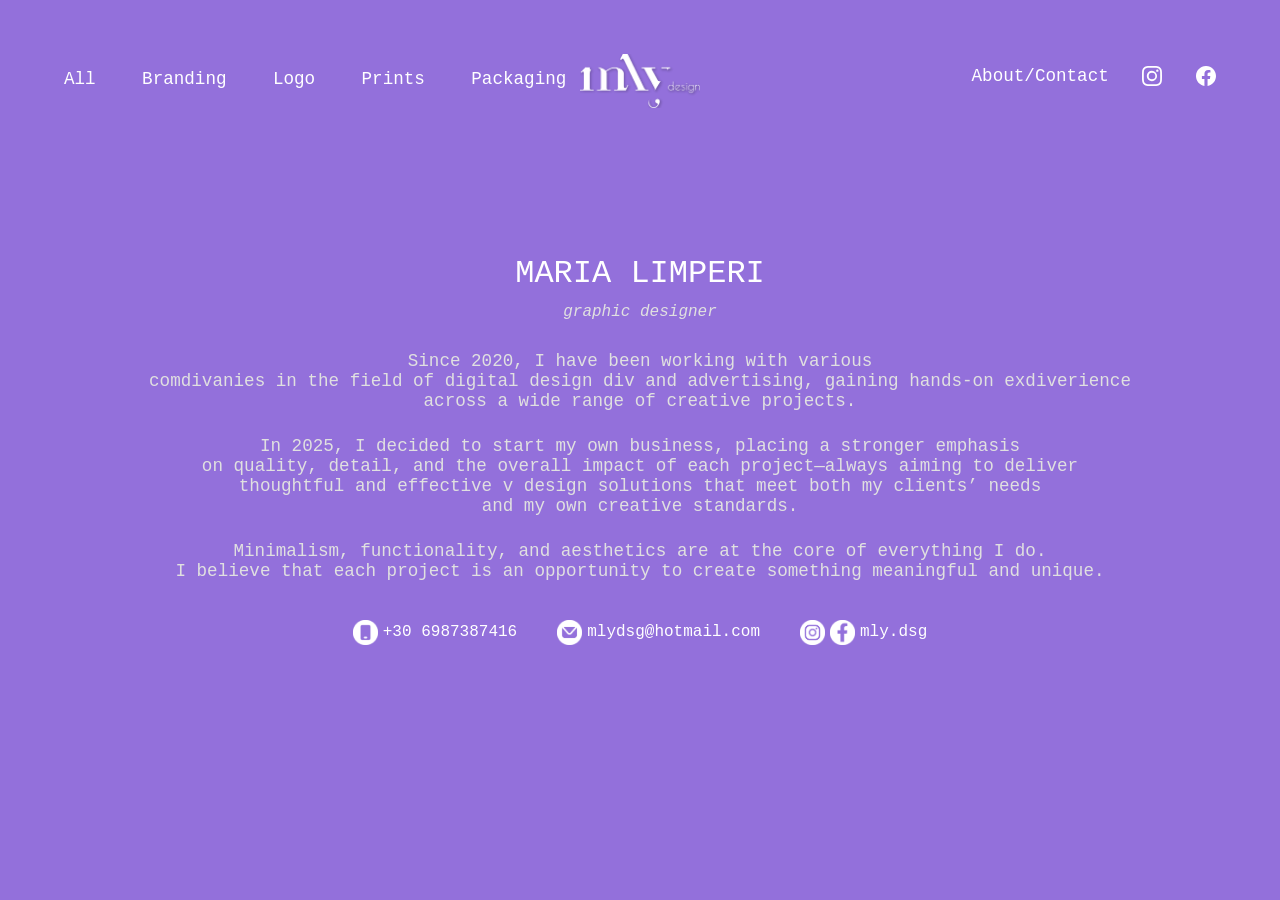
==== about.html @ de847e4a "initial commit" ====
<!DOCTYPE html>
<html lang="en">
<head>
    <meta charset="UTF-8">
    <meta name="viewport" content="width=device-width, initial-scale=1.0">
    <title>Document</title>
    <link rel="stylesheet" href="styles.css">
</head>
<body>
    <div class="menu-container">
        <div class="menu-bar">
            <div onclick="goToPortfolio('all')">All</div>
            <div onclick="goToPortfolio('branding')">Branding</div>
            <div onclick="goToPortfolio('logo')">Logo</div>
            <div onclick="goToPortfolio('prints')">Prints</div>
            <div onclick="goToPortfolio('packaging')">Packaging</div>
        </div>
        <a href="index.html"><img class="logo-img" src="images/white_black-logo.png"></a>
        <div class="menu-bar" id="about">
            <div>About/Contact</div>
            <a href="https://www.instagram.com/maria.lymperi" target="_blank"><svg class="social-icon" xmlns="http://www.w3.org/2000/svg" width="20" height="20" fill="currentColor" class="bi bi-instagram" viewBox="0 0 16 16">
            <path d="M8 0C5.829 0 5.556.01 4.703.048 3.85.088 3.269.222 2.76.42a3.9 3.9 0 0 0-1.417.923A3.9 3.9 0 0 0 .42 2.76C.222 3.268.087 3.85.048 4.7.01 5.555 0 5.827 0 8.001c0 2.172.01 2.444.048 3.297.04.852.174 1.433.372 1.942.205.526.478.972.923 1.417.444.445.89.719 1.416.923.51.198 1.09.333 1.942.372C5.555 15.99 5.827 16 8 16s2.444-.01 3.298-.048c.851-.04 1.434-.174 1.943-.372a3.9 3.9 0 0 0 1.416-.923c.445-.445.718-.891.923-1.417.197-.509.332-1.09.372-1.942C15.99 10.445 16 10.173 16 8s-.01-2.445-.048-3.299c-.04-.851-.175-1.433-.372-1.941a3.9 3.9 0 0 0-.923-1.417A3.9 3.9 0 0 0 13.24.42c-.51-.198-1.092-.333-1.943-.372C10.443.01 10.172 0 7.998 0zm-.717 1.442h.718c2.136 0 2.389.007 3.232.046.78.035 1.204.166 1.486.275.373.145.64.319.92.599s.453.546.598.92c.11.281.24.705.275 1.485.039.843.047 1.096.047 3.231s-.008 2.389-.047 3.232c-.035.78-.166 1.203-.275 1.485a2.5 2.5 0 0 1-.599.919c-.28.28-.546.453-.92.598-.28.11-.704.24-1.485.276-.843.038-1.096.047-3.232.047s-2.39-.009-3.233-.047c-.78-.036-1.203-.166-1.485-.276a2.5 2.5 0 0 1-.92-.598 2.5 2.5 0 0 1-.6-.92c-.109-.281-.24-.705-.275-1.485-.038-.843-.046-1.096-.046-3.233s.008-2.388.046-3.231c.036-.78.166-1.204.276-1.486.145-.373.319-.64.599-.92s.546-.453.92-.598c.282-.11.705-.24 1.485-.276.738-.034 1.024-.044 2.515-.045zm4.988 1.328a.96.96 0 1 0 0 1.92.96.96 0 0 0 0-1.92m-4.27 1.122a4.109 4.109 0 1 0 0 8.217 4.109 4.109 0 0 0 0-8.217m0 1.441a2.667 2.667 0 1 1 0 5.334 2.667 2.667 0 0 1 0-5.334"/>
            </svg></a>
            <a href="https://www.facebook.com/profile.php?id=61584868597929" target="_blank"><svg class="social-icon" xmlns="http://www.w3.org/2000/svg" width="20" height="20" fill="currentColor" class="bi bi-facebook" viewBox="0 0 16 16">
            <path d="M16 8.049c0-4.446-3.582-8.05-8-8.05C3.58 0-.002 3.603-.002 8.05c0 4.017 2.926 7.347 6.75 7.951v-5.625h-2.03V8.05H6.75V6.275c0-2.017 1.195-3.131 3.022-3.131.876 0 1.791.157 1.791.157v1.98h-1.009c-.993 0-1.303.621-1.303 1.258v1.51h2.218l-.354 2.326H9.25V16c3.824-.604 6.75-3.934 6.75-7.951"/>
            </svg>
            </a>
        </div>
    </div>

    <div class="about-section" id="about-section">
        <h1>MARIA LIMPERI</h1>
        <h2>graphic designer</h2>
        <div class="about-container">
            <div>
                Since 2020, I have been working with various<br>comdivanies in the field of digital design 
            div and advertising, gaining hands-on exdiverience<br>across a wide range of creative projects.
            </div>
            <div>
                In 2025, I decided to start my own business, placing a stronger emphasis<br>on quality, detail,
                and the overall impact of each project—always aiming to deliver<br>thoughtful and effective 
            v  design solutions that meet both my clients’ needs<br>and my own creative standards.
            </div>
            <div>
                Minimalism, functionality, and aesthetics are at the core of everything I do.<br>I believe 
                that each project is an opportunity to create something meaningful and unique.
            </div>
        </div>
    </div>

    <div class="contact">
        <div>
            <img class="icon" src="icons/phone.png" alt="Phone">
            <span>+30 6987387416</span>
        </div>
        <div>
            <img class="icon" src="icons/mail.png" alt="Email">
            <span>mlydsg@hotmail.com</span>
        </div>
        <div>
            <img class="icon" src="icons/insta.png" alt="Instagram">
            <img class="icon" src="icons/fb.png" alt="Facebook">
            <span>mly.dsg</span>
        </div>
    </div>
    <script src="script.js"></script>
</body>
</html>
---- styles.css ----
@font-face {
    font-family: Garmot;
    src: url(fonts/GARMOT-GARMOT-REGULAR-400.OTF) format("opentype");
}

* {
    box-sizing: border-box;
}

body {
    margin: 0;
    background: #9370DB;
    color: white;
    font-family: 'Courier New', Courier, monospace;
}

/* ================= MENU ================= */

.menu-container {
    display: flex;
    justify-content: space-between;
    align-items: center;
    padding: 60px 60px 20px 60px;
    position: relative;
}

.logo-img {
    position: absolute;
    left: 50%;
    transform: translateX(-50%);
    width: clamp(60px, 13vw, 120px);
    height: auto;
    margin-top: -30px;
}

.menu-bar {
    display: flex;
    gap: clamp(10px, 3vw, 60px);
    font-size: clamp(0.9rem, 1.8vw, 1.1rem);
    margin-bottom: 10px;
}

#about {
    gap: clamp(20px, 2vw, 60px);
}

.menu-bar div,
.menu-bar a {
    position: relative;
    padding: 6px 4px;
    cursor: pointer;
    white-space: nowrap;
    text-decoration: none;
    color: white;
}

.menu-bar div::after,
.menu-bar a::after {
    content: "";
    position: absolute;
    bottom: 0;
    left: 50%;
    width: 0%;
    height: 2px;
    background-color: white;
    transition: all 0.3s ease;
    transform: translateX(-50%);
}

.menu-bar div:hover::after,
.menu-bar a:hover::after,
.menu-bar div.active::after {
    width: 100%;
}

/* ================= INTRO ================= */

.intro-container {
    min-height: 100vh;
    display: flex;
    gap: 12vh;
    flex-direction: column;
    justify-content: center;
    align-items: center;
    padding-bottom: 20vh;
    position: relative;
}

.intro {
    font-size: clamp(2.5rem, 4vw, 3.5rem);
    text-align: center;
}

.click-here {
    position: absolute;
    margin-top: 60vh;
    text-align: center;
    color: #E0E0E0;
    cursor: pointer;
    transition: color 0.3s ease;
}

/* ================= PORTFOLIO ================= */

.portfolio-grid {
    display: grid;
    gap: 3px;
    width: 100%;
    margin: 0;
    min-height: 100vh;
    align-content: start;
    grid-template-columns: repeat(4, minmax(250px, 1fr));
}

.portfolio-grid img {
    width: 100%;
    height: auto;
    display: block;
    transition: transform 0.3s ease, opacity 0.3s ease;
    border-radius: 10px;
}

.portfolio-grid img:hover {
    transform: scale(1.05);
    cursor: pointer;
}

/* ================= MODAL ================= */

.modal {
    display: none;
    position: fixed;
    z-index: 9999;
    inset: 0;
    background: rgba(0,0,0,0.9);
    overflow-y: auto;
    padding: 60px 80px;
}

.modal-content {
    display: block;
    margin: 0 auto;
    max-width: 85%;
    object-fit: contain;
    height: auto;
    border-radius: 10px;
    animation: zoom 0.3s ease;
}

@keyframes zoom {
    from { transform: scale(0.7); }
    to   { transform: scale(1); }
}

.close {
    position: absolute;
    top: 30px;
    right: 40px;
    font-size: 40px;
    color: white;
    cursor: pointer;
}

/* ================= SCROLL BUTTON ================= */

#scrollTopBtn {
    position: fixed;
    right: 25px;
    bottom: 25px;
    width: 52px;
    height: 52px;
    background: rgba(255,255,255,0.15);
    border-radius: 50%;
    display: flex;
    align-items: center;
    justify-content: center;
    cursor: pointer;
    backdrop-filter: blur(6px);
    transition: all 0.3s ease;
    z-index: 99999;
    opacity: 0;
    pointer-events: none;
    transform: translateY(15px);
}

#scrollTopBtn.show {
    opacity: 1;
    pointer-events: auto;
    transform: translateY(0);
}

#scrollTopBtn:hover {
    transform: translateY(-4px);
    background: rgba(255,255,255,0.25);
}

#scrollTopBtn svg {
    color: white;
}

/* ================= ABOUT SECTION ================= */

.about-section {
    text-align: center;
}

.about-section h1 {
    font-size: clamp(1.8rem, 4vw, 2rem);
    font-weight: normal;
    margin-top: 10%;
}

.about-section h2 {
    font-size: 1rem;
    color: #E0E0E0;
    margin-bottom: 30px;
    font-style: italic;
    font-weight: normal;
    margin-top: -10px;
}

.about-container {
    display: flex;
    flex-direction: column;
    justify-content: center;
    align-items: center;
    gap: 25px;
    color: #E0E0E0;
    font-size: 1.1rem;
}

.icon {
    width: 100%;
    max-width: 25px;
}

.contact {
    display: flex;
    gap: 40px;
    justify-content: center;
    align-items: center;
    margin-top: 3%;
}

.contact > div {
    display: flex;
    align-items: center;
    gap: 5px;
}

/* ================= SOCIAL ICON ================= */

.social-icon {
    color: white;
}

/* ================= MOBILE ================= */

@media (max-width: 768px) {
    .menu-container {
        flex-direction: column;
        padding: 20px 15px;
        gap: 10px;
    }

    .menu-bar {
        justify-content: center;
        gap: 12px;
        flex-wrap: wrap;
        font-size: 0.9rem;
    }

    .logo-img {
        width: 70px;
        margin: 5px 0 10px;
        position: static;
        transform: none;
    }

    .intro {
        font-size: 2.2rem;
        padding: 0 10px;
    }

    .portfolio-grid {
        grid-template-columns: 1fr;
    }

    .portfolio-grid img {
        border-radius: 6px;
    }

    .portfolio-grid img:hover {
        transform: none;
    }

    #scrollTopBtn {
        width: 46px;
        height: 46px;
        right: 15px;
        bottom: 15px;
    }
}

/* ================= BURGER MENU (mobile only) ================= */

.burger {
    display: none;
    flex-direction: column;
    justify-content: space-between;
    width: 26px;
    height: 20px;
    cursor: pointer;
    z-index: 200001;
    position: fixed;
    top: 22px;
    right: 20px;
}

.burger span {
    display: block;
    height: 2px;
    width: 100%;
    background: white;
    border-radius: 2px;
    transition: all 0.3s ease;
    transform-origin: center;
}

/* Animate burger → X when open */
.burger.open span:nth-child(1) {
    transform: translateY(9px) rotate(45deg);
}
.burger.open span:nth-child(2) {
    opacity: 0;
    transform: scaleX(0);
}
.burger.open span:nth-child(3) {
    transform: translateY(-9px) rotate(-45deg);
}

/* Full-screen overlay menu */
.burger-menu {
    display: none;
    flex-direction: column;
    align-items: center;
    justify-content: center;
    gap: 32px;
    position: fixed;
    inset: 0;
    background: #9370DB;
    z-index: 200000;
    font-family: 'Courier New', Courier, monospace;
    font-size: 1.4rem;
}

.burger-menu.open {
    display: flex;
}

.burger-menu div,
.burger-menu a {
    position: relative;
    color: white;
    text-decoration: none;
    cursor: pointer;
    padding: 4px 0;
}

.burger-menu div::after,
.burger-menu a::after {
    content: "";
    position: absolute;
    bottom: 0;
    left: 50%;
    width: 0%;
    height: 2px;
    background: white;
    transition: all 0.3s ease;
    transform: translateX(-50%);
}

.burger-menu div:hover::after,
.burger-menu a:hover::after {
    width: 100%;
}

@media (max-width: 768px) {
    .burger {
        display: flex;
    }

    /* Hide the original desktop menu bars on mobile */
    .menu-container > .menu-bar {
        display: none;
    }

    /* Hide logo position adjustment isn't needed — keep it visible */
}
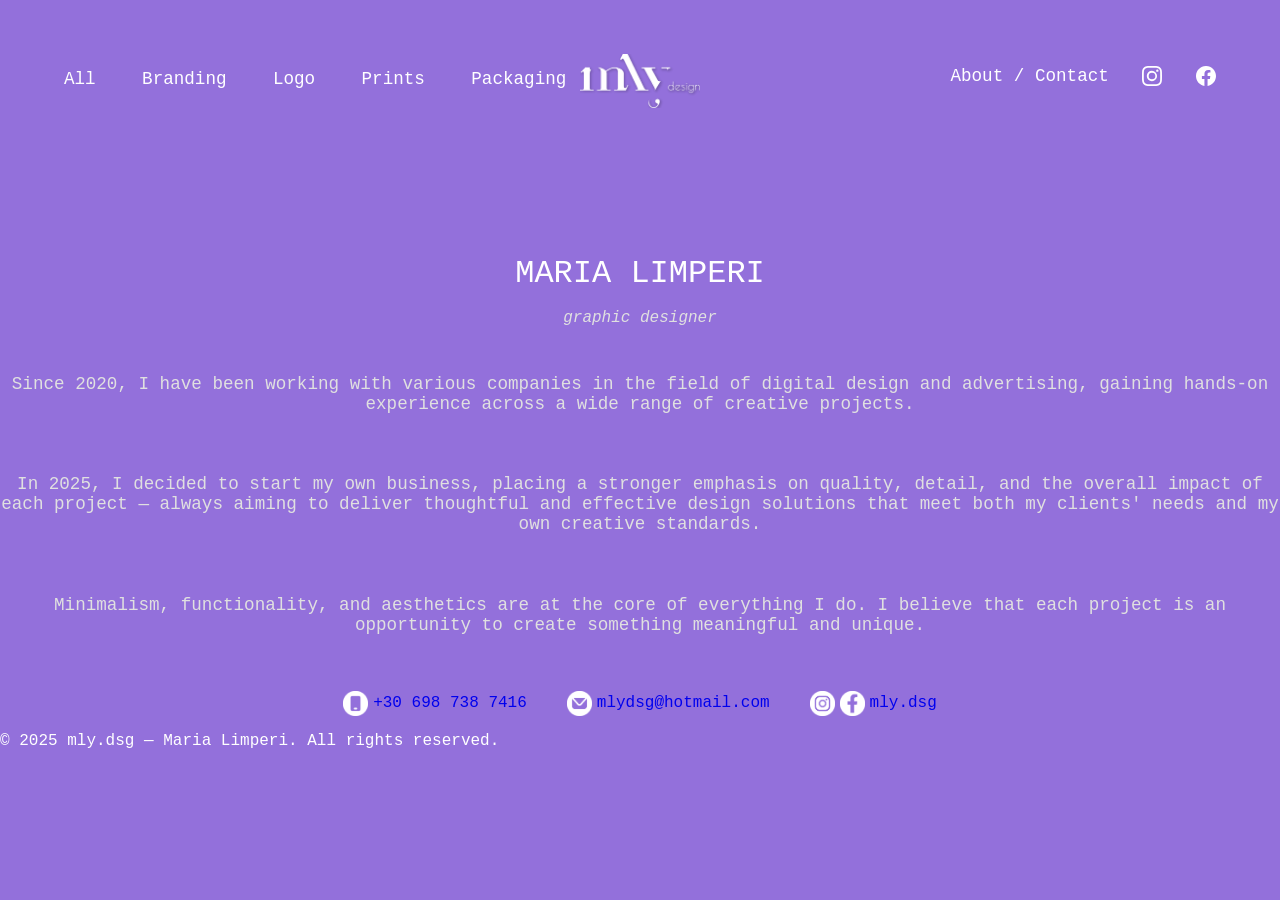
==== commit cff420c2: "." ====
--- a/about.html
+++ b/about.html
@@ -3,66 +3,114 @@
 <head>
     <meta charset="UTF-8">
     <meta name="viewport" content="width=device-width, initial-scale=1.0">
-    <title>Document</title>
+    <title>About &amp; Contact — Maria Limperi, Graphic Designer</title>
+    <meta name="description" content="Maria Limperi is a graphic designer based in Greece, specialising in branding, logo design, print and packaging since 2020.">
+    <meta property="og:title" content="About — Maria Limperi, Graphic Designer">
+    <meta property="og:description" content="Minimalism, functionality, and aesthetics. Based in Greece, working with businesses since 2020.">
+    <meta property="og:type" content="website">
     <link rel="stylesheet" href="styles.css">
 </head>
 <body>
-    <div class="menu-container">
-        <div class="menu-bar">
-            <div onclick="goToPortfolio('all')">All</div>
-            <div onclick="goToPortfolio('branding')">Branding</div>
-            <div onclick="goToPortfolio('logo')">Logo</div>
-            <div onclick="goToPortfolio('prints')">Prints</div>
-            <div onclick="goToPortfolio('packaging')">Packaging</div>
-        </div>
-        <a href="index.html"><img class="logo-img" src="images/white_black-logo.png"></a>
-        <div class="menu-bar" id="about">
-            <div>About/Contact</div>
-            <a href="https://www.instagram.com/maria.lymperi" target="_blank"><svg class="social-icon" xmlns="http://www.w3.org/2000/svg" width="20" height="20" fill="currentColor" class="bi bi-instagram" viewBox="0 0 16 16">
-            <path d="M8 0C5.829 0 5.556.01 4.703.048 3.85.088 3.269.222 2.76.42a3.9 3.9 0 0 0-1.417.923A3.9 3.9 0 0 0 .42 2.76C.222 3.268.087 3.85.048 4.7.01 5.555 0 5.827 0 8.001c0 2.172.01 2.444.048 3.297.04.852.174 1.433.372 1.942.205.526.478.972.923 1.417.444.445.89.719 1.416.923.51.198 1.09.333 1.942.372C5.555 15.99 5.827 16 8 16s2.444-.01 3.298-.048c.851-.04 1.434-.174 1.943-.372a3.9 3.9 0 0 0 1.416-.923c.445-.445.718-.891.923-1.417.197-.509.332-1.09.372-1.942C15.99 10.445 16 10.173 16 8s-.01-2.445-.048-3.299c-.04-.851-.175-1.433-.372-1.941a3.9 3.9 0 0 0-.923-1.417A3.9 3.9 0 0 0 13.24.42c-.51-.198-1.092-.333-1.943-.372C10.443.01 10.172 0 7.998 0zm-.717 1.442h.718c2.136 0 2.389.007 3.232.046.78.035 1.204.166 1.486.275.373.145.64.319.92.599s.453.546.598.92c.11.281.24.705.275 1.485.039.843.047 1.096.047 3.231s-.008 2.389-.047 3.232c-.035.78-.166 1.203-.275 1.485a2.5 2.5 0 0 1-.599.919c-.28.28-.546.453-.92.598-.28.11-.704.24-1.485.276-.843.038-1.096.047-3.232.047s-2.39-.009-3.233-.047c-.78-.036-1.203-.166-1.485-.276a2.5 2.5 0 0 1-.92-.598 2.5 2.5 0 0 1-.6-.92c-.109-.281-.24-.705-.275-1.485-.038-.843-.046-1.096-.046-3.233s.008-2.388.046-3.231c.036-.78.166-1.204.276-1.486.145-.373.319-.64.599-.92s.546-.453.92-.598c.282-.11.705-.24 1.485-.276.738-.034 1.024-.044 2.515-.045zm4.988 1.328a.96.96 0 1 0 0 1.92.96.96 0 0 0 0-1.92m-4.27 1.122a4.109 4.109 0 1 0 0 8.217 4.109 4.109 0 0 0 0-8.217m0 1.441a2.667 2.667 0 1 1 0 5.334 2.667 2.667 0 0 1 0-5.334"/>
-            </svg></a>
-            <a href="https://www.facebook.com/profile.php?id=61584868597929" target="_blank"><svg class="social-icon" xmlns="http://www.w3.org/2000/svg" width="20" height="20" fill="currentColor" class="bi bi-facebook" viewBox="0 0 16 16">
-            <path d="M16 8.049c0-4.446-3.582-8.05-8-8.05C3.58 0-.002 3.603-.002 8.05c0 4.017 2.926 7.347 6.75 7.951v-5.625h-2.03V8.05H6.75V6.275c0-2.017 1.195-3.131 3.022-3.131.876 0 1.791.157 1.791.157v1.98h-1.009c-.993 0-1.303.621-1.303 1.258v1.51h2.218l-.354 2.326H9.25V16c3.824-.604 6.75-3.934 6.75-7.951"/>
-            </svg>
+
+    <!-- ===== NAVIGATION ===== -->
+    <header class="menu-container" role="banner">
+
+        <!-- Burger button (mobile only) -->
+        <button
+            class="burger"
+            id="burgerBtn"
+            aria-label="Open navigation menu"
+            aria-expanded="false"
+            aria-controls="burgerMenu"
+            onclick="toggleBurger()"
+        >
+            <span></span>
+            <span></span>
+            <span></span>
+        </button>
+
+        <!-- Mobile full-screen menu -->
+        <nav class="burger-menu" id="burgerMenu" aria-label="Mobile navigation" aria-hidden="true">
+            <a href="index.html?category=all">All</a>
+            <a href="index.html?category=branding">Branding</a>
+            <a href="index.html?category=logo">Logo</a>
+            <a href="index.html?category=prints">Prints</a>
+            <a href="index.html?category=packaging">Packaging</a>
+            <a href="about.html">About / Contact</a>
+        </nav>
+
+        <!-- Desktop left nav -->
+        <nav class="menu-bar" aria-label="Portfolio categories">
+            <a href="index.html?category=all">All</a>
+            <a href="index.html?category=branding">Branding</a>
+            <a href="index.html?category=logo">Logo</a>
+            <a href="index.html?category=prints">Prints</a>
+            <a href="index.html?category=packaging">Packaging</a>
+        </nav>
+
+        <!-- Logo (centred) -->
+        <a href="index.html" class="logo-link">
+            <img class="logo-img" src="images/white_black-logo.png" alt="Maria Limperi — Graphic Designer logo" width="120" height="60">
+        </a>
+
+        <!-- Desktop right nav -->
+        <nav class="menu-bar" id="about" aria-label="Secondary navigation">
+            <a href="about.html" class="active">About / Contact</a>
+            <a href="https://www.instagram.com/maria.lymperi" target="_blank" rel="noopener noreferrer" aria-label="Instagram">
+                <svg class="social-icon" xmlns="http://www.w3.org/2000/svg" width="20" height="20" fill="currentColor" viewBox="0 0 16 16" aria-hidden="true">
+                    <path d="M8 0C5.829 0 5.556.01 4.703.048 3.85.088 3.269.222 2.76.42a3.9 3.9 0 0 0-1.417.923A3.9 3.9 0 0 0 .42 2.76C.222 3.268.087 3.85.048 4.7.01 5.555 0 5.827 0 8.001c0 2.172.01 2.444.048 3.297.04.852.174 1.433.372 1.942.205.526.478.972.923 1.417.444.445.89.719 1.416.923.51.198 1.09.333 1.942.372C5.555 15.99 5.827 16 8 16s2.444-.01 3.298-.048c.851-.04 1.434-.174 1.943-.372a3.9 3.9 0 0 0 1.416-.923c.445-.445.718-.891.923-1.417.197-.509.332-1.09.372-1.942C15.99 10.445 16 10.173 16 8s-.01-2.445-.048-3.299c-.04-.851-.175-1.433-.372-1.941a3.9 3.9 0 0 0-.923-1.417A3.9 3.9 0 0 0 13.24.42c-.51-.198-1.092-.333-1.943-.372C10.443.01 10.172 0 7.998 0zm-.717 1.442h.718c2.136 0 2.389.007 3.232.046.78.035 1.204.166 1.486.275.373.145.64.319.92.599s.453.546.598.92c.11.281.24.705.275 1.485.039.843.047 1.096.047 3.231s-.008 2.389-.047 3.232c-.035.78-.166 1.203-.275 1.485a2.5 2.5 0 0 1-.599.919c-.28.28-.546.453-.92.598-.28.11-.704.24-1.485.276-.843.038-1.096.047-3.232.047s-2.39-.009-3.233-.047c-.78-.036-1.203-.166-1.485-.276a2.5 2.5 0 0 1-.92-.598 2.5 2.5 0 0 1-.6-.92c-.109-.281-.24-.705-.275-1.485-.038-.843-.046-1.096-.046-3.233s.008-2.388.046-3.231c.036-.78.166-1.204.276-1.486.145-.373.319-.64.599-.92s.546-.453.92-.598c.282-.11.705-.24 1.485-.276.738-.034 1.024-.044 2.515-.045zm4.988 1.328a.96.96 0 1 0 0 1.92.96.96 0 0 0 0-1.92m-4.27 1.122a4.109 4.109 0 1 0 0 8.217 4.109 4.109 0 0 0 0-8.217m0 1.441a2.667 2.667 0 1 1 0 5.334 2.667 2.667 0 0 1 0-5.334"/>
+                </svg>
             </a>
-        </div>
-    </div>
+            <a href="https://www.facebook.com/profile.php?id=61584868597929" target="_blank" rel="noopener noreferrer" aria-label="Facebook">
+                <svg class="social-icon" xmlns="http://www.w3.org/2000/svg" width="20" height="20" fill="currentColor" viewBox="0 0 16 16" aria-hidden="true">
+                    <path d="M16 8.049c0-4.446-3.582-8.05-8-8.05C3.58 0-.002 3.603-.002 8.05c0 4.017 2.926 7.347 6.75 7.951v-5.625h-2.03V8.05H6.75V6.275c0-2.017 1.195-3.131 3.022-3.131.876 0 1.791.157 1.791.157v1.98h-1.009c-.993 0-1.303.621-1.303 1.258v1.51h2.218l-.354 2.326H9.25V16c3.824-.604 6.75-3.934 6.75-7.951"/>
+                </svg>
+            </a>
+        </nav>
+    </header>
 
-    <div class="about-section" id="about-section">
-        <h1>MARIA LIMPERI</h1>
-        <h2>graphic designer</h2>
-        <div class="about-container">
+    <!-- ===== ABOUT ===== -->
+    <main>
+        <section class="about-section" id="about-section" aria-label="About Maria Limperi">
+            <h1>MARIA LIMPERI</h1>
+            <h2>graphic designer</h2>
+            <div class="about-container">
+                <p>
+                    Since 2020, I have been working with various companies in the field of digital design
+                    and advertising, gaining hands-on experience across a wide range of creative projects.
+                </p>
+                <p>
+                    In 2025, I decided to start my own business, placing a stronger emphasis on quality, detail,
+                    and the overall impact of each project — always aiming to deliver thoughtful and effective
+                    design solutions that meet both my clients' needs and my own creative standards.
+                </p>
+                <p>
+                    Minimalism, functionality, and aesthetics are at the core of everything I do.
+                    I believe that each project is an opportunity to create something meaningful and unique.
+                </p>
+            </div>
+        </section>
+
+        <!-- ===== CONTACT ===== -->
+        <section class="contact" aria-label="Contact information">
             <div>
-                Since 2020, I have been working with various<br>comdivanies in the field of digital design 
-            div and advertising, gaining hands-on exdiverience<br>across a wide range of creative projects.
+                <img class="icon" src="icons/phone.png" alt="" aria-hidden="true" width="25" height="25">
+                <a href="tel:+306987387416">+30 698 738 7416</a>
             </div>
             <div>
-                In 2025, I decided to start my own business, placing a stronger emphasis<br>on quality, detail,
-                and the overall impact of each project—always aiming to deliver<br>thoughtful and effective 
-            v  design solutions that meet both my clients’ needs<br>and my own creative standards.
+                <img class="icon" src="icons/mail.png" alt="" aria-hidden="true" width="25" height="25">
+                <a href="mailto:mlydsg@hotmail.com">mlydsg@hotmail.com</a>
             </div>
             <div>
-                Minimalism, functionality, and aesthetics are at the core of everything I do.<br>I believe 
-                that each project is an opportunity to create something meaningful and unique.
+                <img class="icon" src="icons/insta.png" alt="" aria-hidden="true" width="25" height="25">
+                <img class="icon" src="icons/fb.png" alt="" aria-hidden="true" width="25" height="25">
+                <a href="https://www.instagram.com/maria.lymperi" target="_blank" rel="noopener noreferrer">mly.dsg</a>
             </div>
-        </div>
-    </div>
-
-    <div class="contact">
-        <div>
-            <img class="icon" src="icons/phone.png" alt="Phone">
-            <span>+30 6987387416</span>
-        </div>
-        <div>
-            <img class="icon" src="icons/mail.png" alt="Email">
-            <span>mlydsg@hotmail.com</span>
-        </div>
-        <div>
-            <img class="icon" src="icons/insta.png" alt="Instagram">
-            <img class="icon" src="icons/fb.png" alt="Facebook">
-            <span>mly.dsg</span>
-        </div>
-    </div>
+        </section>
+    </main>
+    <footer class="site-footer">
+        <p>© 2025 mly.dsg — Maria Limperi. All rights reserved.</p>
+    </footer>
     <script src="script.js"></script>
 </body>
-</html>+</html>
--- a/styles.css
+++ b/styles.css
@@ -5,6 +5,10 @@
 
 * {
     box-sizing: border-box;
+}
+
+a{
+    text-decoration: none;
 }
 
 body {
@@ -38,6 +42,7 @@
     gap: clamp(10px, 3vw, 60px);
     font-size: clamp(0.9rem, 1.8vw, 1.1rem);
     margin-bottom: 10px;
+    text-decoration: none;
 }
 
 #about {
@@ -52,6 +57,7 @@
     white-space: nowrap;
     text-decoration: none;
     color: white;
+    display: inline-block;
 }
 
 .menu-bar div::after,
@@ -300,6 +306,47 @@
         right: 15px;
         bottom: 15px;
     }
+    
+    .modal {
+    padding: 50px 10px 20px 10px;
+    overflow-y: auto;
+    }
+
+    .modal-content {
+        max-width: 100%;
+        width: 100%;
+        height: auto;
+        border-radius: 6px;
+}
+
+    /* About page - smaller body text */
+    .about-container {
+        font-size: 0.85rem;
+        padding: 0 20px;
+        text-align: center;
+    }
+
+    .about-container div {
+        line-height: 1.6;
+    }
+
+    /* Contact - phone & email on same row, socials below */
+    .contact {
+        flex-wrap: wrap;
+        gap: 16px;
+        padding: 0 20px;
+    }
+
+    .contact > div:nth-child(1),
+    .contact > div:nth-child(2) {
+        flex: 1 1 40%;
+        justify-content: center;
+    }
+
+    .contact > div:nth-child(3) {
+        flex: 1 1 100%;
+        justify-content: center;
+    }
 }
 
 /* ================= BURGER MENU (mobile only) ================= */
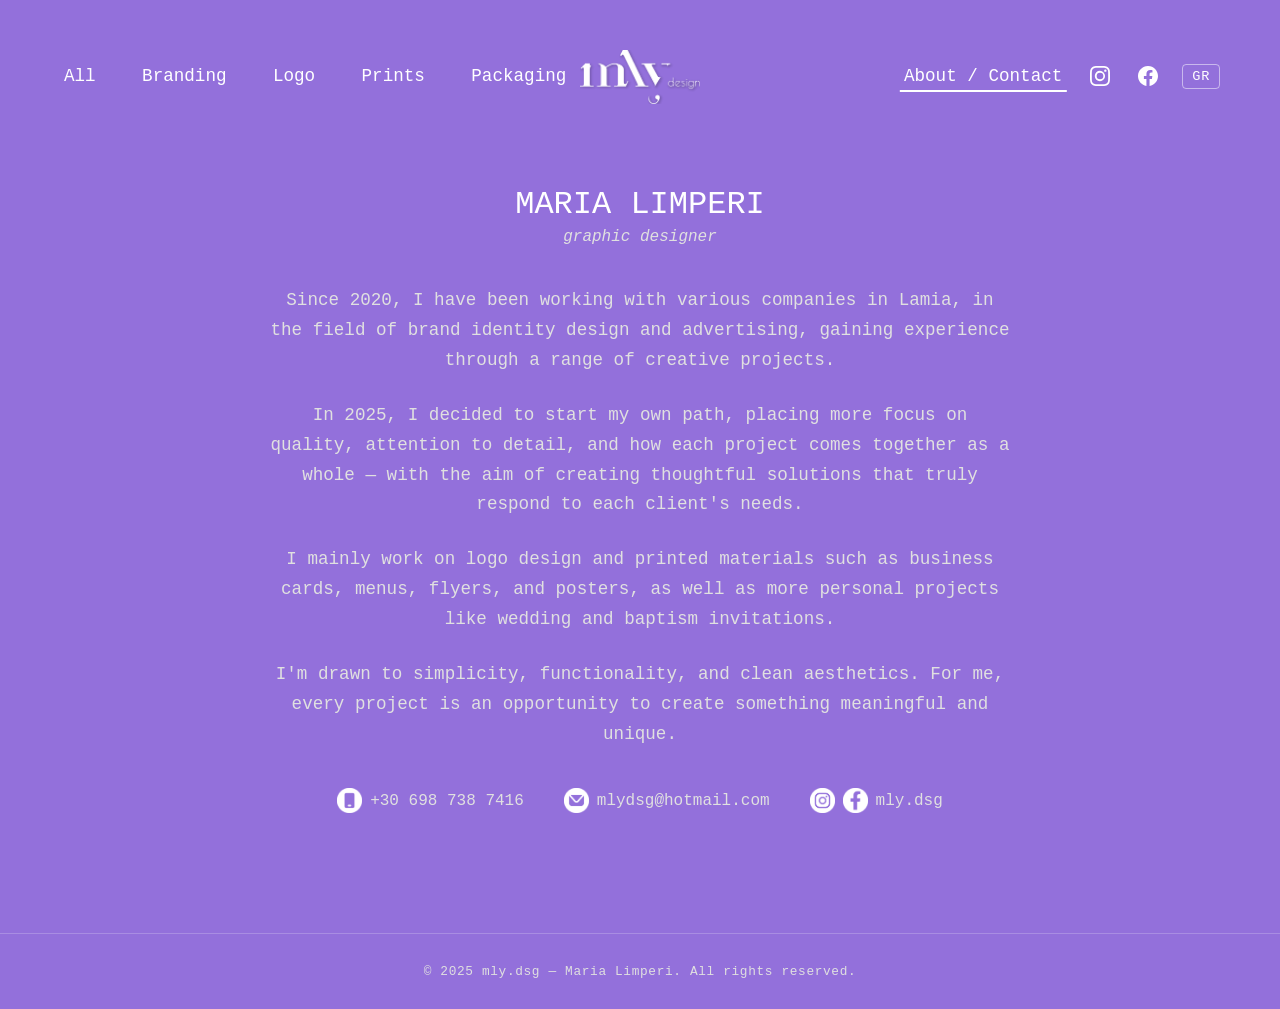
==== commit 9e092e76: "." ====
--- a/about.html
+++ b/about.html
@@ -31,21 +31,21 @@
 
         <!-- Mobile full-screen menu -->
         <nav class="burger-menu" id="burgerMenu" aria-label="Mobile navigation" aria-hidden="true">
-            <a href="index.html?category=all">All</a>
-            <a href="index.html?category=branding">Branding</a>
-            <a href="index.html?category=logo">Logo</a>
-            <a href="index.html?category=prints">Prints</a>
-            <a href="index.html?category=packaging">Packaging</a>
-            <a href="about.html">About / Contact</a>
+            <a href="index.html?category=all"       data-i18n="nav_all">All</a>
+            <a href="index.html?category=branding"  data-i18n="nav_branding">Branding</a>
+            <a href="index.html?category=logo"      data-i18n="nav_logo">Logo</a>
+            <a href="index.html?category=prints"    data-i18n="nav_prints">Prints</a>
+            <a href="index.html?category=packaging" data-i18n="nav_packaging">Packaging</a>
+            <a href="about.html"                    data-i18n="nav_about">About / Contact</a>
         </nav>
 
         <!-- Desktop left nav -->
         <nav class="menu-bar" aria-label="Portfolio categories">
-            <a href="index.html?category=all">All</a>
-            <a href="index.html?category=branding">Branding</a>
-            <a href="index.html?category=logo">Logo</a>
-            <a href="index.html?category=prints">Prints</a>
-            <a href="index.html?category=packaging">Packaging</a>
+            <a href="index.html?category=all"       data-i18n="nav_all">All</a>
+            <a href="index.html?category=branding"  data-i18n="nav_branding">Branding</a>
+            <a href="index.html?category=logo"      data-i18n="nav_logo">Logo</a>
+            <a href="index.html?category=prints"    data-i18n="nav_prints">Prints</a>
+            <a href="index.html?category=packaging" data-i18n="nav_packaging">Packaging</a>
         </nav>
 
         <!-- Logo (centred) -->
@@ -55,7 +55,7 @@
 
         <!-- Desktop right nav -->
         <nav class="menu-bar" id="about" aria-label="Secondary navigation">
-            <a href="about.html" class="active">About / Contact</a>
+            <a href="about.html" class="active" data-i18n="nav_about">About / Contact</a>
             <a href="https://www.instagram.com/maria.lymperi" target="_blank" rel="noopener noreferrer" aria-label="Instagram">
                 <svg class="social-icon" xmlns="http://www.w3.org/2000/svg" width="20" height="20" fill="currentColor" viewBox="0 0 16 16" aria-hidden="true">
                     <path d="M8 0C5.829 0 5.556.01 4.703.048 3.85.088 3.269.222 2.76.42a3.9 3.9 0 0 0-1.417.923A3.9 3.9 0 0 0 .42 2.76C.222 3.268.087 3.85.048 4.7.01 5.555 0 5.827 0 8.001c0 2.172.01 2.444.048 3.297.04.852.174 1.433.372 1.942.205.526.478.972.923 1.417.444.445.89.719 1.416.923.51.198 1.09.333 1.942.372C5.555 15.99 5.827 16 8 16s2.444-.01 3.298-.048c.851-.04 1.434-.174 1.943-.372a3.9 3.9 0 0 0 1.416-.923c.445-.445.718-.891.923-1.417.197-.509.332-1.09.372-1.942C15.99 10.445 16 10.173 16 8s-.01-2.445-.048-3.299c-.04-.851-.175-1.433-.372-1.941a3.9 3.9 0 0 0-.923-1.417A3.9 3.9 0 0 0 13.24.42c-.51-.198-1.092-.333-1.943-.372C10.443.01 10.172 0 7.998 0zm-.717 1.442h.718c2.136 0 2.389.007 3.232.046.78.035 1.204.166 1.486.275.373.145.64.319.92.599s.453.546.598.92c.11.281.24.705.275 1.485.039.843.047 1.096.047 3.231s-.008 2.389-.047 3.232c-.035.78-.166 1.203-.275 1.485a2.5 2.5 0 0 1-.599.919c-.28.28-.546.453-.92.598-.28.11-.704.24-1.485.276-.843.038-1.096.047-3.232.047s-2.39-.009-3.233-.047c-.78-.036-1.203-.166-1.485-.276a2.5 2.5 0 0 1-.92-.598 2.5 2.5 0 0 1-.6-.92c-.109-.281-.24-.705-.275-1.485-.038-.843-.046-1.096-.046-3.233s.008-2.388.046-3.231c.036-.78.166-1.204.276-1.486.145-.373.319-.64.599-.92s.546-.453.92-.598c.282-.11.705-.24 1.485-.276.738-.034 1.024-.044 2.515-.045zm4.988 1.328a.96.96 0 1 0 0 1.92.96.96 0 0 0 0-1.92m-4.27 1.122a4.109 4.109 0 1 0 0 8.217 4.109 4.109 0 0 0 0-8.217m0 1.441a2.667 2.667 0 1 1 0 5.334 2.667 2.667 0 0 1 0-5.334"/>
@@ -66,27 +66,33 @@
                     <path d="M16 8.049c0-4.446-3.582-8.05-8-8.05C3.58 0-.002 3.603-.002 8.05c0 4.017 2.926 7.347 6.75 7.951v-5.625h-2.03V8.05H6.75V6.275c0-2.017 1.195-3.131 3.022-3.131.876 0 1.791.157 1.791.157v1.98h-1.009c-.993 0-1.303.621-1.303 1.258v1.51h2.218l-.354 2.326H9.25V16c3.824-.604 6.75-3.934 6.75-7.951"/>
                 </svg>
             </a>
+            <button id="langToggle" class="lang-toggle" aria-label="Switch language">GR</button>
         </nav>
     </header>
 
     <!-- ===== ABOUT ===== -->
     <main>
-        <section class="about-section" id="about-section" aria-label="About Maria Limperi">
-            <h1>MARIA LIMPERI</h1>
-            <h2>graphic designer</h2>
+        <section class="about-section" id="about-section" aria-label="About Maria Limperi Graphic Designer">
+            <h1 data-i18n="name">MARIA LIMPERI</h1>
+            <h2 data-i18n="about_h2">graphic designer</h2>
             <div class="about-container">
-                <p>
-                    Since 2020, I have been working with various companies in the field of digital design
-                    and advertising, gaining hands-on experience across a wide range of creative projects.
+                <p data-i18n="about_p1">
+                    Since 2020, I have been working with various companies in Lamia,
+                    in the field of brand identity design and advertising,
+                    gaining experience through a range of creative projects.
                 </p>
-                <p>
-                    In 2025, I decided to start my own business, placing a stronger emphasis on quality, detail,
-                    and the overall impact of each project — always aiming to deliver thoughtful and effective
-                    design solutions that meet both my clients' needs and my own creative standards.
+                <p data-i18n="about_p2">
+                    In 2025, I decided to start my own path, placing more focus on quality, attention to detail,
+                    and how each project comes together as a whole — with the aim of creating thoughtful solutions
+                    that truly respond to each client's needs.
                 </p>
-                <p>
-                    Minimalism, functionality, and aesthetics are at the core of everything I do.
-                    I believe that each project is an opportunity to create something meaningful and unique.
+                <p data-i18n="about_p3">
+                    I mainly work on logo design and printed materials such as business cards, menus, flyers, and posters,
+                    as well as more personal projects like wedding and baptism invitations.
+                </p>
+                <p data-i18n="about_p4">
+                    I'm drawn to simplicity, functionality, and clean aesthetics.
+                    For me, every project is an opportunity to create something meaningful and unique.
                 </p>
             </div>
         </section>
@@ -108,9 +114,12 @@
             </div>
         </section>
     </main>
+
     <footer class="site-footer">
-        <p>© 2025 mly.dsg — Maria Limperi. All rights reserved.</p>
+        <p data-i18n="footer">© 2025 mly.dsg — Maria Limperi. All rights reserved.</p>
     </footer>
+
+    <script src="translations.js"></script>
     <script src="script.js"></script>
 </body>
-</html>
+</html>
--- a/styles.css
+++ b/styles.css
@@ -3,12 +3,24 @@
     src: url(fonts/GARMOT-GARMOT-REGULAR-400.OTF) format("opentype");
 }
 
-* {
+/* ================= RESET & BASE ================= */
+
+*, *::before, *::after {
     box-sizing: border-box;
 }
 
-a{
+a {
     text-decoration: none;
+    color: inherit;
+}
+
+button {
+    background: none;
+    border: none;
+    padding: 0;
+    font: inherit;
+    cursor: pointer;
+    color: inherit;
 }
 
 body {
@@ -28,13 +40,18 @@
     position: relative;
 }
 
-.logo-img {
+/* Centre logo absolutely so it doesn't affect flex layout */
+.logo-link {
     position: absolute;
     left: 50%;
     transform: translateX(-50%);
+    top: 50px;
+    line-height: 0; /* removes phantom inline gap */
+}
+
+.logo-img {
     width: clamp(60px, 13vw, 120px);
     height: auto;
-    margin-top: -30px;
 }
 
 .menu-bar {
@@ -42,25 +59,22 @@
     gap: clamp(10px, 3vw, 60px);
     font-size: clamp(0.9rem, 1.8vw, 1.1rem);
     margin-bottom: 10px;
-    text-decoration: none;
+    align-items: center;
 }
 
 #about {
-    gap: clamp(20px, 2vw, 60px);
-}
-
-.menu-bar div,
+    gap: clamp(20px, 1.2vw, 60px);
+}
+
 .menu-bar a {
     position: relative;
     padding: 6px 4px;
-    cursor: pointer;
     white-space: nowrap;
-    text-decoration: none;
     color: white;
     display: inline-block;
 }
 
-.menu-bar div::after,
+/* Animated underline on hover / active */
 .menu-bar a::after {
     content: "";
     position: absolute;
@@ -69,14 +83,28 @@
     width: 0%;
     height: 2px;
     background-color: white;
-    transition: all 0.3s ease;
+    transition: width 0.3s ease, left 0.3s ease;
     transform: translateX(-50%);
 }
 
-.menu-bar div:hover::after,
 .menu-bar a:hover::after,
-.menu-bar div.active::after {
+.menu-bar a.active::after {
     width: 100%;
+}
+
+/* Social icons sit inline without underline animation */
+.social-icon {
+    display: block;
+    color: white;
+    transition: opacity 0.2s ease;
+}
+
+.menu-bar a:has(.social-icon)::after {
+    display: none;
+}
+
+.menu-bar a:has(.social-icon):hover .social-icon {
+    opacity: 0.7;
 }
 
 /* ================= INTRO ================= */
@@ -95,18 +123,28 @@
 .intro {
     font-size: clamp(2.5rem, 4vw, 3.5rem);
     text-align: center;
+    margin: 0;
+}
+
+.intro-sub {
+    margin: 0;
+    color: #E0E0E0;
 }
 
 .click-here {
     position: absolute;
-    margin-top: 60vh;
+    bottom: 30vh;
     text-align: center;
     color: #E0E0E0;
-    cursor: pointer;
-    transition: color 0.3s ease;
-}
-
-/* ================= PORTFOLIO ================= */
+    transition: color 0.3s ease, transform 0.3s ease;
+}
+
+.click-here:hover {
+    color: white;
+    transform: translateY(4px);
+}
+
+/* ================= PORTFOLIO GRID ================= */
 
 .portfolio-grid {
     display: grid;
@@ -115,7 +153,7 @@
     margin: 0;
     min-height: 100vh;
     align-content: start;
-    grid-template-columns: repeat(4, minmax(250px, 1fr));
+    grid-template-columns: repeat(3, minmax(250px, 1fr));
 }
 
 .portfolio-grid img {
@@ -138,7 +176,7 @@
     position: fixed;
     z-index: 9999;
     inset: 0;
-    background: rgba(0,0,0,0.9);
+    background: rgba(0, 0, 0, 0.9);
     overflow-y: auto;
     padding: 60px 80px;
 }
@@ -147,27 +185,36 @@
     display: block;
     margin: 0 auto;
     max-width: 85%;
-    object-fit: contain;
     height: auto;
     border-radius: 10px;
     animation: zoom 0.3s ease;
 }
 
 @keyframes zoom {
-    from { transform: scale(0.7); }
-    to   { transform: scale(1); }
-}
-
+    from { transform: scale(0.7); opacity: 0; }
+    to   { transform: scale(1);   opacity: 1; }
+}
+
+/* Close button — now a <button> for proper accessibility */
 .close {
     position: absolute;
-    top: 30px;
-    right: 40px;
+    top: 20px;
+    right: 30px;
     font-size: 40px;
     color: white;
+    line-height: 1;
+    background: none;
+    border: none;
     cursor: pointer;
-}
-
-/* ================= SCROLL BUTTON ================= */
+    transition: opacity 0.2s ease;
+    padding: 4px 8px;
+}
+
+.close:hover {
+    opacity: 0.7;
+}
+
+/* ================= SCROLL TO TOP ================= */
 
 #scrollTopBtn {
     position: fixed;
@@ -175,15 +222,15 @@
     bottom: 25px;
     width: 52px;
     height: 52px;
-    background: rgba(255,255,255,0.15);
+    background: rgba(255, 255, 255, 0.15);
     border-radius: 50%;
     display: flex;
     align-items: center;
     justify-content: center;
     cursor: pointer;
     backdrop-filter: blur(6px);
-    transition: all 0.3s ease;
-    z-index: 99999;
+    transition: opacity 0.3s ease, transform 0.3s ease, background 0.3s ease;
+    z-index: 9998;
     opacity: 0;
     pointer-events: none;
     transform: translateY(15px);
@@ -197,11 +244,7 @@
 
 #scrollTopBtn:hover {
     transform: translateY(-4px);
-    background: rgba(255,255,255,0.25);
-}
-
-#scrollTopBtn svg {
-    color: white;
+    background: rgba(255, 255, 255, 0.25);
 }
 
 /* ================= ABOUT SECTION ================= */
@@ -213,16 +256,18 @@
 .about-section h1 {
     font-size: clamp(1.8rem, 4vw, 2rem);
     font-weight: normal;
-    margin-top: 10%;
+    margin-top: 5%;
+    margin-bottom: 5px;
+
 }
 
 .about-section h2 {
     font-size: 1rem;
     color: #E0E0E0;
-    margin-bottom: 30px;
+    margin-bottom: 40px;
     font-style: italic;
     font-weight: normal;
-    margin-top: -10px;
+    margin-top: 3px;
 }
 
 .about-container {
@@ -233,7 +278,15 @@
     gap: 25px;
     color: #E0E0E0;
     font-size: 1.1rem;
-}
+    padding: 0 20px;
+}
+
+.about-container p {
+    margin: 0 20%;
+    line-height: 1.7;
+}
+
+/* ================= CONTACT ================= */
 
 .icon {
     width: 100%;
@@ -246,41 +299,50 @@
     justify-content: center;
     align-items: center;
     margin-top: 3%;
+    padding-bottom: 60px;
+    flex-wrap: wrap;
 }
 
 .contact > div {
     display: flex;
     align-items: center;
-    gap: 5px;
-}
-
-/* ================= SOCIAL ICON ================= */
-
-.social-icon {
-    color: white;
+    gap: 8px;
+}
+
+/* Make phone/email clickable & styled */
+.contact a {
+    color: #E0E0E0;
+    transition: color 0.2s ease;
+}
+
+.contact a:hover {
+    color: white;
+    text-decoration: underline;
 }
 
 /* ================= MOBILE ================= */
 
 @media (max-width: 768px) {
+
+    /* Hide desktop nav bars; burger takes over */
+    .menu-container > nav.menu-bar {
+        display: none;
+    }
+
     .menu-container {
-        flex-direction: column;
         padding: 20px 15px;
-        gap: 10px;
-    }
-
-    .menu-bar {
         justify-content: center;
-        gap: 12px;
-        flex-wrap: wrap;
-        font-size: 0.9rem;
+    }
+
+    .logo-link {
+        position: static;
+        transform: none;
+        top: auto;
     }
 
     .logo-img {
         width: 70px;
         margin: 5px 0 10px;
-        position: static;
-        transform: none;
     }
 
     .intro {
@@ -296,6 +358,7 @@
         border-radius: 6px;
     }
 
+    /* Disable scale hover on touch devices */
     .portfolio-grid img:hover {
         transform: none;
     }
@@ -306,35 +369,26 @@
         right: 15px;
         bottom: 15px;
     }
-    
+
     .modal {
-    padding: 50px 10px 20px 10px;
-    overflow-y: auto;
+        padding: 50px 10px 20px 10px;
     }
 
     .modal-content {
         max-width: 100%;
         width: 100%;
-        height: auto;
         border-radius: 6px;
-}
-
-    /* About page - smaller body text */
+    }
+
     .about-container {
         font-size: 0.85rem;
-        padding: 0 20px;
         text-align: center;
     }
 
-    .about-container div {
-        line-height: 1.6;
-    }
-
-    /* Contact - phone & email on same row, socials below */
     .contact {
         flex-wrap: wrap;
         gap: 16px;
-        padding: 0 20px;
+        padding: 0 20px 40px;
     }
 
     .contact > div:nth-child(1),
@@ -347,9 +401,15 @@
         flex: 1 1 100%;
         justify-content: center;
     }
-}
-
-/* ================= BURGER MENU (mobile only) ================= */
+
+/* =================MOBILE ABOUT TEXT NARROWER MARGINS ================= */
+
+    .about-container p {
+    margin: 0;
+}
+}
+
+/* ================= BURGER BUTTON (mobile only) ================= */
 
 .burger {
     display: none;
@@ -362,6 +422,9 @@
     position: fixed;
     top: 22px;
     right: 20px;
+    background: none;
+    border: none;
+    padding: 0;
 }
 
 .burger span {
@@ -370,23 +433,17 @@
     width: 100%;
     background: white;
     border-radius: 2px;
-    transition: all 0.3s ease;
+    transition: transform 0.3s ease, opacity 0.3s ease;
     transform-origin: center;
 }
 
-/* Animate burger → X when open */
-.burger.open span:nth-child(1) {
-    transform: translateY(9px) rotate(45deg);
-}
-.burger.open span:nth-child(2) {
-    opacity: 0;
-    transform: scaleX(0);
-}
-.burger.open span:nth-child(3) {
-    transform: translateY(-9px) rotate(-45deg);
-}
-
-/* Full-screen overlay menu */
+/* Burger → X animation */
+.burger.open span:nth-child(1) { transform: translateY(9px) rotate(45deg); }
+.burger.open span:nth-child(2) { opacity: 0; transform: scaleX(0); }
+.burger.open span:nth-child(3) { transform: translateY(-9px) rotate(-45deg); }
+
+/* ================= BURGER MENU OVERLAY ================= */
+
 .burger-menu {
     display: none;
     flex-direction: column;
@@ -405,16 +462,13 @@
     display: flex;
 }
 
-.burger-menu div,
 .burger-menu a {
     position: relative;
     color: white;
     text-decoration: none;
-    cursor: pointer;
     padding: 4px 0;
 }
 
-.burger-menu div::after,
 .burger-menu a::after {
     content: "";
     position: absolute;
@@ -423,11 +477,10 @@
     width: 0%;
     height: 2px;
     background: white;
-    transition: all 0.3s ease;
+    transition: width 0.3s ease;
     transform: translateX(-50%);
 }
 
-.burger-menu div:hover::after,
 .burger-menu a:hover::after {
     width: 100%;
 }
@@ -436,11 +489,39 @@
     .burger {
         display: flex;
     }
-
-    /* Hide the original desktop menu bars on mobile */
-    .menu-container > .menu-bar {
-        display: none;
-    }
-
-    /* Hide logo position adjustment isn't needed — keep it visible */
+}
+/* ================= FOOTER ================= */
+
+.site-footer {
+    text-align: center;
+    padding: 30px 20px;
+    margin-top: 60px;
+    border-top: 1px solid rgba(255, 255, 255, 0.2);
+    color: #E0E0E0;
+    font-size: 0.8rem;
+    letter-spacing: 0.05em;
+}
+
+.site-footer p {
+    margin: 0;
+}
+
+/* ================= LANGUAGE TOGGLE ================= */
+/* Add this to styles.css, e.g. after the .contact section */
+
+.lang-toggle {
+    font-family: 'Courier New', Courier, monospace;
+    font-size: 0.85rem;
+    color: white;
+    cursor: pointer;
+    padding: 4px 9px;
+    border: 1px solid rgba(255, 255, 255, 0.5);
+    border-radius: 4px;
+    letter-spacing: 0.05em;
+    transition: background 0.2s ease;
+    white-space: nowrap;
+}
+
+.lang-toggle:hover {
+    background: rgba(255, 255, 255, 0.15);
 }
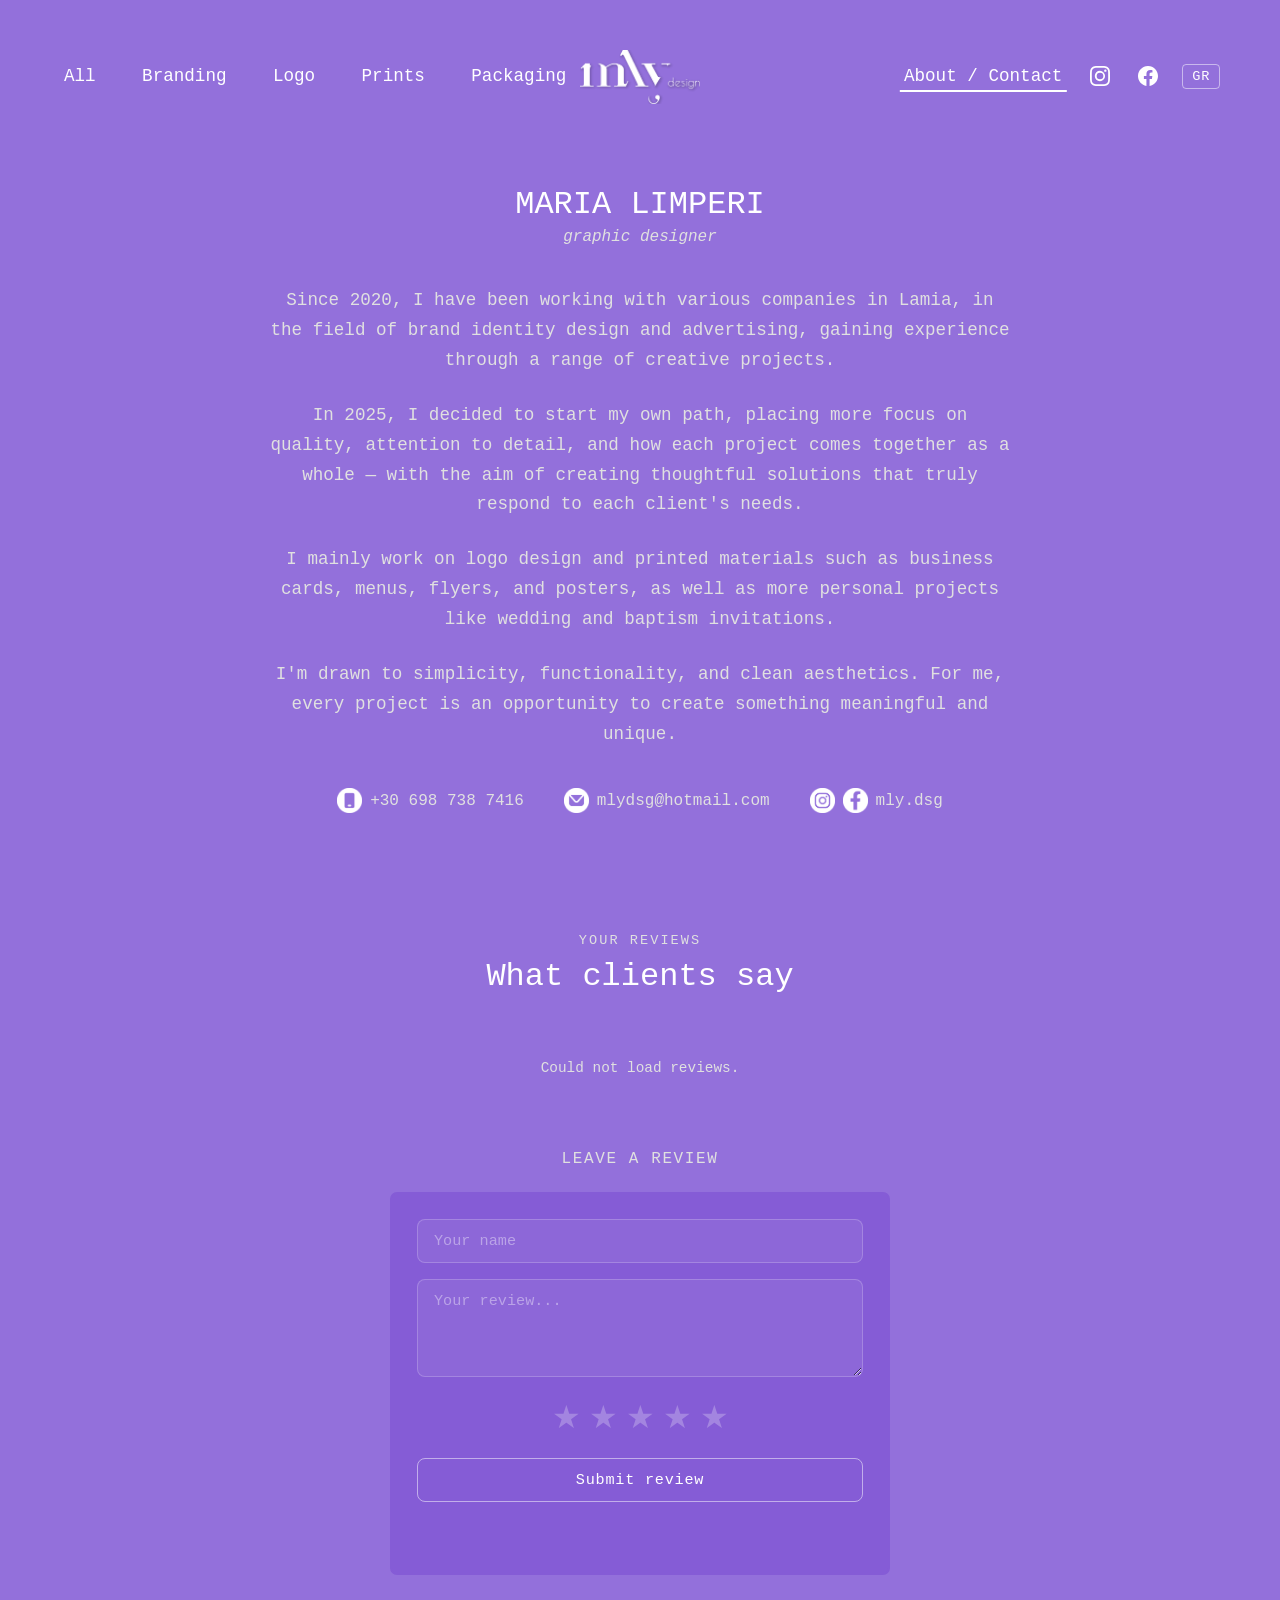
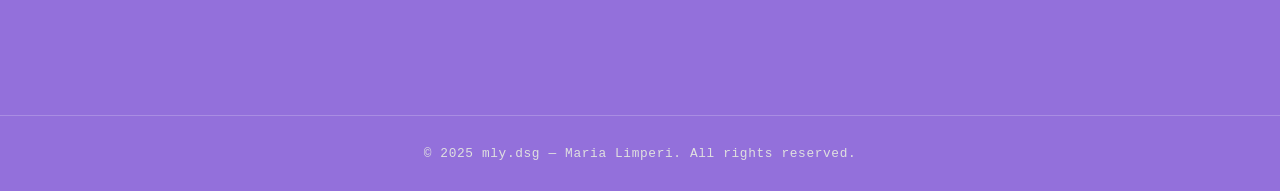
==== commit 609449fd: "." ====
--- a/about.html
+++ b/about.html
@@ -15,7 +15,6 @@
     <!-- ===== NAVIGATION ===== -->
     <header class="menu-container" role="banner">
 
-        <!-- Burger button (mobile only) -->
         <button
             class="burger"
             id="burgerBtn"
@@ -29,7 +28,6 @@
             <span></span>
         </button>
 
-        <!-- Mobile full-screen menu -->
         <nav class="burger-menu" id="burgerMenu" aria-label="Mobile navigation" aria-hidden="true">
             <a href="index.html?category=all"       data-i18n="nav_all">All</a>
             <a href="index.html?category=branding"  data-i18n="nav_branding">Branding</a>
@@ -39,7 +37,6 @@
             <a href="about.html"                    data-i18n="nav_about">About / Contact</a>
         </nav>
 
-        <!-- Desktop left nav -->
         <nav class="menu-bar" aria-label="Portfolio categories">
             <a href="index.html?category=all"       data-i18n="nav_all">All</a>
             <a href="index.html?category=branding"  data-i18n="nav_branding">Branding</a>
@@ -48,12 +45,10 @@
             <a href="index.html?category=packaging" data-i18n="nav_packaging">Packaging</a>
         </nav>
 
-        <!-- Logo (centred) -->
         <a href="index.html" class="logo-link">
             <img class="logo-img" src="images/white_black-logo.png" alt="Maria Limperi — Graphic Designer logo" width="120" height="60">
         </a>
 
-        <!-- Desktop right nav -->
         <nav class="menu-bar" id="about" aria-label="Secondary navigation">
             <a href="about.html" class="active" data-i18n="nav_about">About / Contact</a>
             <a href="https://www.instagram.com/maria.lymperi" target="_blank" rel="noopener noreferrer" aria-label="Instagram">
@@ -73,7 +68,7 @@
     <!-- ===== ABOUT ===== -->
     <main>
         <section class="about-section" id="about-section" aria-label="About Maria Limperi Graphic Designer">
-            <h1 data-i18n="name">MARIA LIMPERI</h1>
+            <h1>MARIA LIMPERI</h1>
             <h2 data-i18n="about_h2">graphic designer</h2>
             <div class="about-container">
                 <p data-i18n="about_p1">
@@ -113,6 +108,41 @@
                 <a href="https://www.instagram.com/maria.lymperi" target="_blank" rel="noopener noreferrer">mly.dsg</a>
             </div>
         </section>
+
+        <!-- ===== REVIEWS ===== -->
+        <section class="reviews-section" aria-label="Client reviews">
+            <p class="reviews-label" data-i18n="reviews_label">Your Reviews</p>
+            <h3 class="reviews-title" data-i18n="reviews_title">What clients say</h3>
+        
+            <!-- Review cards -->
+            <div class="reviews-grid" id="reviewsGrid">
+                <p class="reviews-loading" data-i18n="reviews_loading">Loading reviews...</p>
+            </div>
+        
+            <!-- Review form -->
+            <div class="review-form-wrapper">
+                <h4 class="review-form-title" data-i18n="reviews_cta">Leave a review</h4>
+                <form id="reviewForm" novalidate>
+                    <div class="form-row">
+                        <input type="text" id="reviewName" placeholder="Your name" required />
+                    </div>
+                    <div class="form-row">
+                        <textarea id="reviewText" rows="4" placeholder="Your review..." required></textarea>
+                    </div>
+                    <div class="form-row star-row">
+                        <span class="star-input">★</span>
+                        <span class="star-input">★</span>
+                        <span class="star-input">★</span>
+                        <span class="star-input">★</span>
+                        <span class="star-input">★</span>
+                        <input type="hidden" id="ratingValue" value="0">
+                    </div>
+                    <button type="submit" id="submitReview" data-i18n="reviews_submit">Submit review</button>
+                    <p id="formMessage" class="form-message"></p>
+                </form>
+            </div>
+        </section>
+
     </main>
 
     <footer class="site-footer">
--- a/styles.css
+++ b/styles.css
@@ -524,4 +524,218 @@
 
 .lang-toggle:hover {
     background: rgba(255, 255, 255, 0.15);
+}
+
+/* ================= REVIEWS ================= */
+
+.reviews-section {
+    text-align: center;
+    padding: 60px 20px 80px;
+}
+
+.reviews-label {
+    font-size: 0.85rem;
+    letter-spacing: 0.15em;
+    text-transform: uppercase;
+    color: #E0E0E0;
+    margin: 0 0 10px;
+}
+
+.reviews-title {
+    font-size: clamp(1.4rem, 3vw, 2rem);
+    font-weight: normal;
+    margin: 0 0 50px;
+}
+
+.reviews-grid {
+    display: grid;
+    grid-template-columns: repeat(auto-fit, minmax(260px, 1fr));
+    gap: 24px;
+    max-width: 1000px;
+    margin: 0 auto 60px;
+    text-align: left;
+}
+
+.review-card {
+    border: 1px solid rgba(255, 255, 255, 0.15);
+    border-radius: 12px;
+    padding: 28px;
+    display: flex;
+    flex-direction: column;
+    gap: 14px;
+    background: rgba(255, 255, 255, 0.04);
+}
+
+.review-quote {
+    font-size: 2rem;
+    color: rgba(255, 255, 255, 0.3);
+    line-height: 1;
+    font-family: Georgia, serif;
+}
+
+.review-text {
+    color: #E0E0E0;
+    font-size: 0.95rem;
+    line-height: 1.7;
+    margin: 0;
+    flex: 1;
+}
+
+.review-footer {
+    display: flex;
+    align-items: center;
+    gap: 12px;
+    margin-top: 8px;
+}
+
+.review-avatar {
+    width: 38px;
+    height: 38px;
+    border-radius: 50%;
+    background: rgba(255, 255, 255, 0.15);
+    display: flex;
+    align-items: center;
+    justify-content: center;
+    font-size: 1rem;
+    font-weight: bold;
+    flex-shrink: 0;
+}
+
+.review-author {
+    font-size: 0.85rem;
+    font-weight: bold;
+    margin: 0;
+    color: white;
+}
+
+.review-stars {
+    font-size: 0.85rem;
+    color: #f5c518;
+    margin: 2px 0 0;
+    letter-spacing: 2px;
+}
+
+.reviews-loading {
+    color: #E0E0E0;
+    font-size: 0.9rem;
+    text-align: center;
+}
+
+/* ===== Review Form ===== */
+
+.review-form-wrapper {
+    max-width: 500px;
+    margin: 0 auto;
+    text-align: left;
+}
+
+.review-form-title {
+    font-size: 1rem;
+    font-weight: normal;
+    letter-spacing: 0.1em;
+    text-transform: uppercase;
+    color: #E0E0E0;
+    margin: 0 0 24px;
+    text-align: center;
+}
+
+#reviewForm{
+    border: 2px solid #855cd6;
+    border-radius: 7px;
+    background-color: #855cd6;
+    padding: 5%;
+}
+
+.form-row {
+    margin-bottom: 16px;
+}
+
+.form-row input,
+.form-row textarea {
+    width: 100%;
+    background: rgba(255, 255, 255, 0.07);
+    border: 1px solid rgba(255, 255, 255, 0.2);
+    border-radius: 8px;
+    padding: 12px 16px;
+    color: white;
+    font-family: 'Courier New', Courier, monospace;
+    font-size: 0.95rem;
+    outline: none;
+    transition: border-color 0.2s ease;
+    box-sizing: border-box;
+    resize: vertical;
+}
+
+.form-row input::placeholder,
+.form-row textarea::placeholder {
+    color: rgba(255, 255, 255, 0.4);
+}
+
+.form-row input:focus,
+.form-row textarea:focus {
+    border-color: rgba(255, 255, 255, 0.5);
+}
+
+.star-row {
+    display: flex;
+    gap: 8px;
+    justify-content: center;
+    margin-bottom: 20px;
+}
+
+.star-input {
+    font-size: 2rem;
+    color: rgba(255, 255, 255, 0.25);
+    cursor: pointer;
+    transition: color 0.15s ease;
+    user-select: none;
+}
+
+.star-input.hovered,
+.star-input.selected {
+    color: #f5c518;
+}
+
+#submitReview {
+    width: 100%;
+    padding: 12px;
+    background: none;
+    border: 1px solid rgba(255, 255, 255, 0.5);
+    border-radius: 8px;
+    color: white;
+    font-family: 'Courier New', Courier, monospace;
+    font-size: 0.95rem;
+    letter-spacing: 0.05em;
+    cursor: pointer;
+    transition: background 0.2s ease;
+}
+
+#submitReview:hover {
+    background: rgba(255, 255, 255, 0.1);
+}
+
+#submitReview:disabled {
+    opacity: 0.5;
+    cursor: not-allowed;
+}
+
+.form-message {
+    text-align: center;
+    font-size: 0.85rem;
+    margin-top: 12px;
+    min-height: 20px;
+}
+
+.form-message.success {
+    color: #a8e6b8;
+}
+
+.form-message.error {
+    color: #f5a5a5;
+}
+
+@media (max-width: 768px) {
+    .reviews-grid {
+        grid-template-columns: 1fr;
+    }
 }
